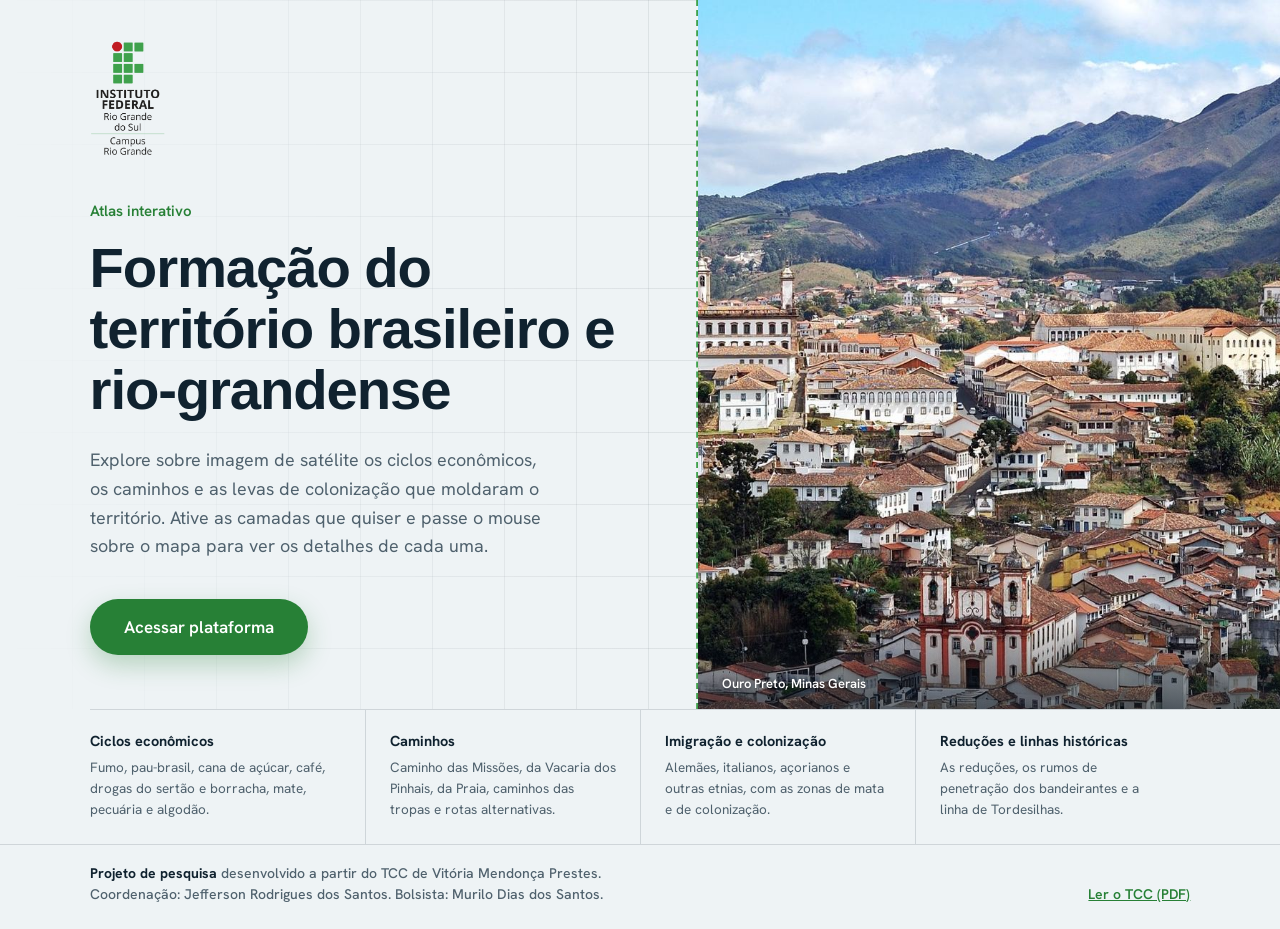
==== index.html @ 6890bed5 "Update index.html" ====
<!doctype html>
<html lang="pt-BR">
<head>
    <meta charset="utf-8">
    <meta name="viewport" content="width=device-width, initial-scale=1">
    <title>Atlas interativo da formação do território brasileiro e rio-grandense</title>
    <meta name="description" content="Atlas interativo com camadas históricas sobre imagem de satélite: ciclos econômicos, caminhos, imigração e colonização, reduções e Tordesilhas.">
    <link rel="preconnect" href="https://fonts.googleapis.com">
    <link rel="preconnect" href="https://fonts.gstatic.com" crossorigin>
    <link href="https://fonts.googleapis.com/css2?family=Hanken+Grotesk:wght@400;500;600;700&display=swap" rel="stylesheet">
    <style>
        :root {
            --ink: #10222f;
            --ink-2: #4f616d;
            --paper: #eef3f5;
            --hair: rgba(16, 34, 47, 0.14);
            --verde: #278036;
            --verde-escuro: #1d6a2b;
            --verde-logo: #3fa14c;
            --sans: 'Hanken Grotesk', system-ui, -apple-system, 'Segoe UI', Roboto, sans-serif;
            --titulo: Arial, 'Helvetica Neue', Helvetica, sans-serif;
        }
        * { box-sizing: border-box; }
        html, body { margin: 0; min-height: 100%; }
        body {
            display: grid;
            grid-template-rows: 1fr auto auto;
            min-height: 100vh;
            background: var(--paper);
            color: var(--ink);
            font-family: var(--sans);
            overflow-x: hidden;
        }

        /* ---------- Abertura: texto à esquerda, foto à direita ---------- */
        .hero {
            display: grid;
            grid-template-columns: minmax(0, 1.2fr) minmax(0, 1fr);
            min-height: 0;
        }
        .hero-texto { position: relative; display: flex; flex-direction: column; }

        /* Graticule que se dissolve para a esquerda */
        .grade {
            position: absolute;
            inset: 0;
            background-image:
                linear-gradient(rgba(16, 34, 47, 0.08) 1px, transparent 1px),
                linear-gradient(90deg, rgba(16, 34, 47, 0.08) 1px, transparent 1px);
            background-size: 72px 72px;
            -webkit-mask-image: linear-gradient(90deg, transparent 0%, #000 95%);
            mask-image: linear-gradient(90deg, transparent 0%, #000 95%);
            pointer-events: none;
        }
        /* Meridiano de Tordesilhas: a linha que separa o texto da paisagem */
        .meridiano {
            position: absolute;
            top: 0;
            bottom: 0;
            right: 0;
            width: 0;
            border-right: 2px dashed var(--verde-logo);
            z-index: 2;
            pointer-events: none;
            animation: tracar 1.6s ease-out both;
        }
        .meridiano span {
            position: absolute;
            top: 24%;
            right: 12px;
            writing-mode: vertical-rl;
            font: 600 13px/1 var(--sans);
            letter-spacing: 0.04em;
            color: var(--verde);
            white-space: nowrap;
        }
        @keyframes tracar {
            from { clip-path: inset(0 0 100% 0); }
            to { clip-path: inset(0 0 0 0); }
        }

        .topo { position: relative; padding: clamp(22px, 4.5vh, 40px) clamp(24px, 7vw, 112px) 0; }
        .logo { display: block; width: auto; height: clamp(88px, 13vh, 120px); }

        main {
            position: relative;
            display: flex;
            flex: 1;
            flex-direction: column;
            justify-content: center;
            padding: clamp(24px, 5vh, 56px) clamp(48px, 6vw, 96px) clamp(32px, 6vh, 64px) clamp(24px, 7vw, 112px);
        }
        .sub { margin: 0 0 18px; font: 600 15px/1.2 var(--sans); color: var(--verde); }
        h1 {
            margin: 0;
            font: 700 clamp(2.1rem, 4.4vw, 4rem)/1.08 var(--titulo);
            letter-spacing: -0.02em;
        }
        h1 .nb { white-space: nowrap; }
        .lead {
            max-width: 46ch;
            margin: 26px 0 0;
            font: 400 clamp(1.02rem, 1.4vw, 1.15rem)/1.6 var(--sans);
            color: var(--ink-2);
        }
        .cta {
            align-self: flex-start;
            margin-top: 38px;
            display: inline-flex;
            align-items: center;
            height: 56px;
            padding: 0 34px;
            border-radius: 999px;
            background: var(--verde);
            color: #fff;
            font: 600 17px/1 var(--sans);
            text-decoration: none;
            box-shadow: 0 10px 24px rgba(39, 128, 54, 0.28);
            transition: background-color .18s ease, box-shadow .18s ease;
        }
        .cta:hover { background: var(--verde-escuro); box-shadow: 0 12px 28px rgba(39, 128, 54, 0.36); }
        .cta:focus-visible { outline: 3px solid var(--ink); outline-offset: 3px; }

        /* Foto de Ouro Preto */
        .foto { position: relative; margin: 0; min-height: 320px; background: #cfd8dc; overflow: hidden; }
        .foto img {
            position: absolute;
            inset: 0;
            display: block;
            width: 100%;
            height: 100%;
            object-fit: cover;
            object-position: 45% 50%;
        }
        .foto::after {
            content: '';
            position: absolute;
            left: 0; right: 0; bottom: 0;
            height: 96px;
            background: linear-gradient(to top, rgba(8, 18, 28, 0.6), transparent);
        }
        .foto figcaption {
            position: absolute;
            left: 24px;
            bottom: 18px;
            z-index: 1;
            color: #fff;
            font: 600 13px/1.2 var(--sans);
            text-shadow: 0 1px 3px rgba(0, 0, 0, 0.5);
        }

        /* ---------- Temas ---------- */
        .temas {
            display: grid;
            grid-template-columns: repeat(4, 1fr);
            margin: 0 clamp(24px, 7vw, 112px);
            border-top: 1px solid var(--hair);
        }
        .temas div { padding: 22px 24px 24px 0; }
        .temas div + div { padding-left: 24px; border-left: 1px solid var(--hair); }
        .temas h2 { margin: 0 0 6px; font: 700 14.5px/1.3 var(--sans); }
        .temas p { margin: 0; font: 400 13.5px/1.55 var(--sans); color: var(--ink-2); }

        footer {
            display: flex;
            flex-wrap: wrap;
            align-items: flex-end;
            justify-content: space-between;
            gap: 10px 32px;
            padding: 18px clamp(24px, 7vw, 112px) 24px;
            border-top: 1px solid var(--hair);
            font: 500 14px/1.5 var(--sans);
            color: var(--ink-2);
        }
        footer p { margin: 0; }
        footer strong { color: var(--ink); font-weight: 700; }
        footer a { color: var(--verde); font-weight: 600; }
        footer .links { display: flex; flex-wrap: wrap; gap: 6px 24px; }

        @media (max-width: 900px) {
            .hero { grid-template-columns: 1fr; }
            .meridiano { display: none; }
            main { padding-right: clamp(24px, 7vw, 112px); }
            .foto { min-height: 0; height: clamp(220px, 50vw, 380px); }
            .temas { grid-template-columns: 1fr 1fr; }
            .temas div:nth-child(3) { padding-left: 0; border-left: none; }
            .temas div:nth-child(n+3) { border-top: 1px solid var(--hair); }
        }
        @media (max-width: 560px) {
            .temas { grid-template-columns: 1fr; }
            .temas div, .temas div + div { padding: 16px 0; border-left: none; }
            .temas div + div { border-top: 1px solid var(--hair); }
            .cta { width: 100%; justify-content: center; }
        }
        @media (prefers-reduced-motion: reduce) {
            .meridiano { animation: none; }
            .cta { transition: none; }
        }
    </style>
    <script src="config.js"></script>
</head>
<body>
    <div class="hero">
        <div class="hero-texto">
            <div class="grade" aria-hidden="true"></div>
            <div class="meridiano" aria-hidden="true"><span>Meridiano de Tordesilhas</span></div>

            <header class="topo">
                <img class="logo" src="logo-ifrs-rio-grande.png" width="499" height="778" alt="Instituto Federal Rio Grande do Sul, Campus Rio Grande">
            </header>

            <main>
                <p class="sub">Atlas interativo</p>
                <h1>Formação do território brasileiro e <span class="nb">rio-grandense</span></h1>
                <p class="lead">Explore sobre imagem de satélite os ciclos econômicos, os caminhos e as levas de colonização que moldaram o território. Ative as camadas que quiser e passe o mouse sobre o mapa para ver os detalhes de cada uma.</p>
                <a class="cta" href="mapa.html">Acessar plataforma</a>
            </main>
        </div>

        <figure class="foto">
            <img src="ouro-preto.jpg" width="1800" height="990" alt="Vista de Ouro Preto, em Minas Gerais, com igrejas e casarios coloniais nas encostas das montanhas">
            <figcaption>Ouro Preto, Minas Gerais</figcaption>
        </figure>
    </div>

    <section class="temas" aria-label="Temas do atlas">
        <div>
            <h2>Ciclos econômicos</h2>
            <p>Fumo, pau-brasil, cana de açúcar, café, drogas do sertão e borracha, mate, pecuária e algodão.</p>
        </div>
        <div>
            <h2>Caminhos</h2>
            <p>Caminho das Missões, da Vacaria dos Pinhais, da Praia, caminhos das tropas e rotas alternativas.</p>
        </div>
        <div>
            <h2>Imigração e colonização</h2>
            <p>Alemães, italianos, açorianos e outras etnias, com as zonas de mata e de colonização.</p>
        </div>
        <div>
            <h2>Reduções e linhas históricas</h2>
            <p>As reduções, os rumos de penetração dos bandeirantes e a linha de Tordesilhas.</p>
        </div>
    </section>

    <footer>
        <div class="creditos">
            <p><strong>Projeto de pesquisa</strong> desenvolvido a partir do TCC de Vitória Mendonça Prestes.</p>
            <p>Coordenação: Jefferson Rodrigues dos Santos. Bolsista: Murilo Dias dos Santos.</p>
        </div>
        <div class="links">
            <a href="https://raw.githubusercontent.com/ProfessorJeffersonSantos/ATLAS-INTERATIVO-DA-FORMACAO-DO-TERRITORIO-BRASILEIRO-E-RIO-GRANDENSE/main/Vit%C3%B3riaPrestesTCC_2025.pdf" target="_blank" rel="noopener">Ler o TCC (PDF)</a>
            <a id="link-feedback" target="_blank" rel="noopener" hidden>Enviar comentários</a>
        </div>
    </footer>
    <script>
        (function () {
            var url = (typeof FEEDBACK_URL === 'string') ? FEEDBACK_URL.trim() : '';
            if (!/^https?:\/\//i.test(url)) { return; }
            var a = document.getElementById('link-feedback');
            a.href = url;
            a.hidden = false;
        })();
    </script>
</body>
</html>
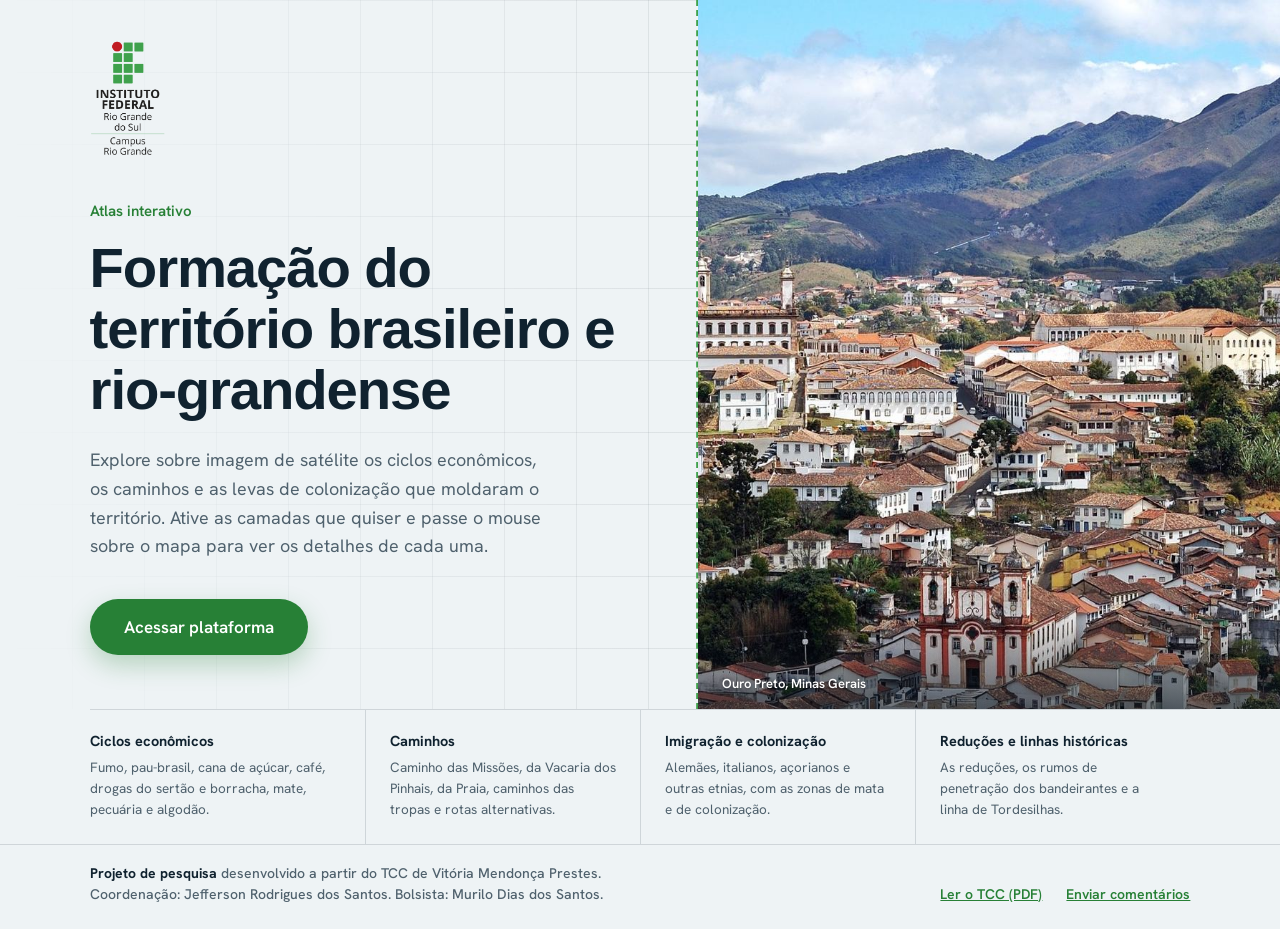
==== commit 1447d0d0: "Update index.html" ====
--- a/index.html
+++ b/index.html
@@ -3,7 +3,7 @@
 <head>
     <meta charset="utf-8">
     <meta name="viewport" content="width=device-width, initial-scale=1">
-    <title>Atlas interativo da formação do território brasileiro e rio-grandense</title>
+    <title>Atlas interativo da formação do território brasileiro</title>
     <meta name="description" content="Atlas interativo com camadas históricas sobre imagem de satélite: ciclos econômicos, caminhos, imigração e colonização, reduções e Tordesilhas.">
     <link rel="preconnect" href="https://fonts.googleapis.com">
     <link rel="preconnect" href="https://fonts.gstatic.com" crossorigin>
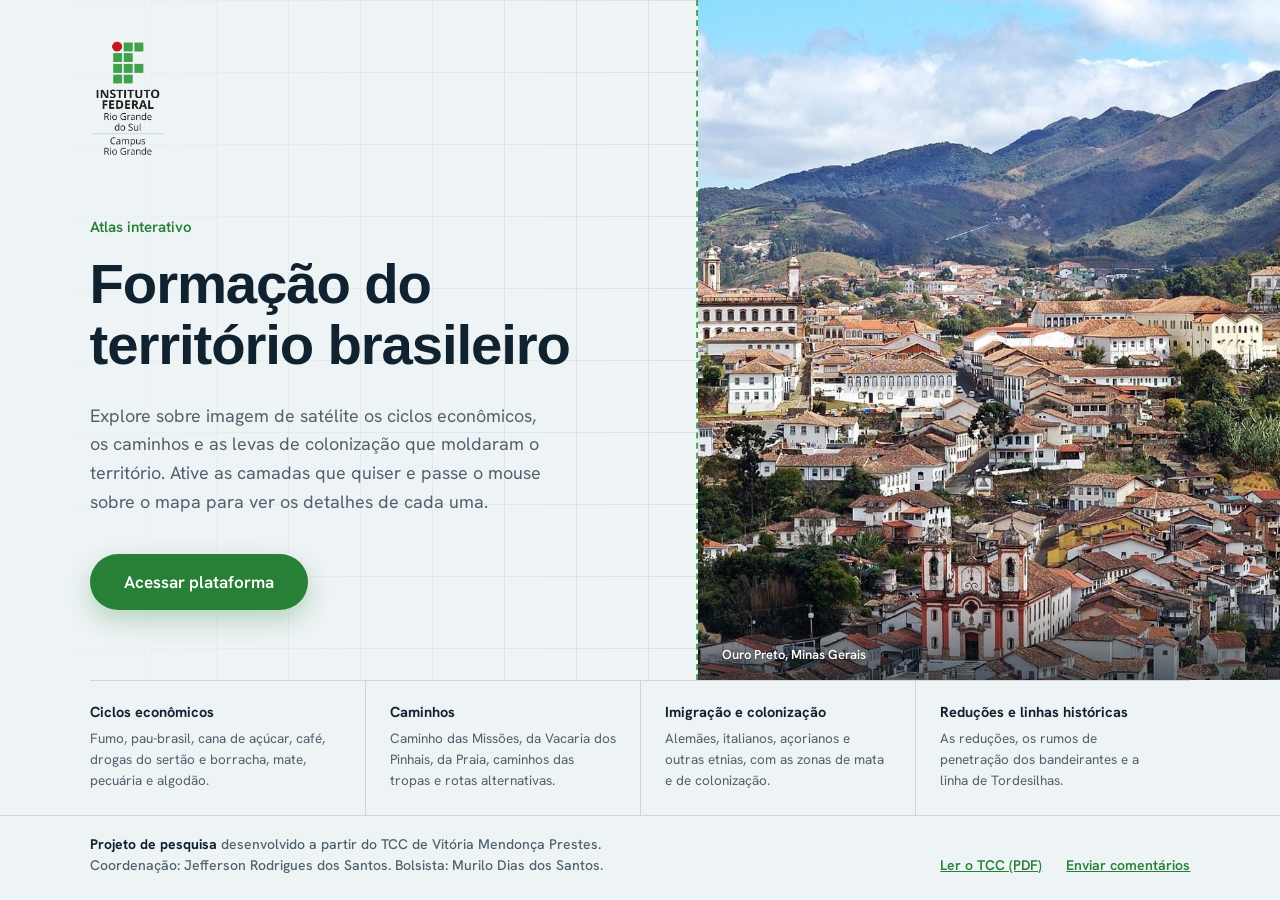
==== commit f4792850: "Update index.html" ====
--- a/index.html
+++ b/index.html
@@ -96,7 +96,6 @@
             font: 700 clamp(2.1rem, 4.4vw, 4rem)/1.08 var(--titulo);
             letter-spacing: -0.02em;
         }
-        h1 .nb { white-space: nowrap; }
         .lead {
             max-width: 46ch;
             margin: 26px 0 0;
@@ -211,7 +210,7 @@
 
             <main>
                 <p class="sub">Atlas interativo</p>
-                <h1>Formação do território brasileiro e <span class="nb">rio-grandense</span></h1>
+                <h1>Formação do território brasileiro</h1>
                 <p class="lead">Explore sobre imagem de satélite os ciclos econômicos, os caminhos e as levas de colonização que moldaram o território. Ative as camadas que quiser e passe o mouse sobre o mapa para ver os detalhes de cada uma.</p>
                 <a class="cta" href="mapa.html">Acessar plataforma</a>
             </main>
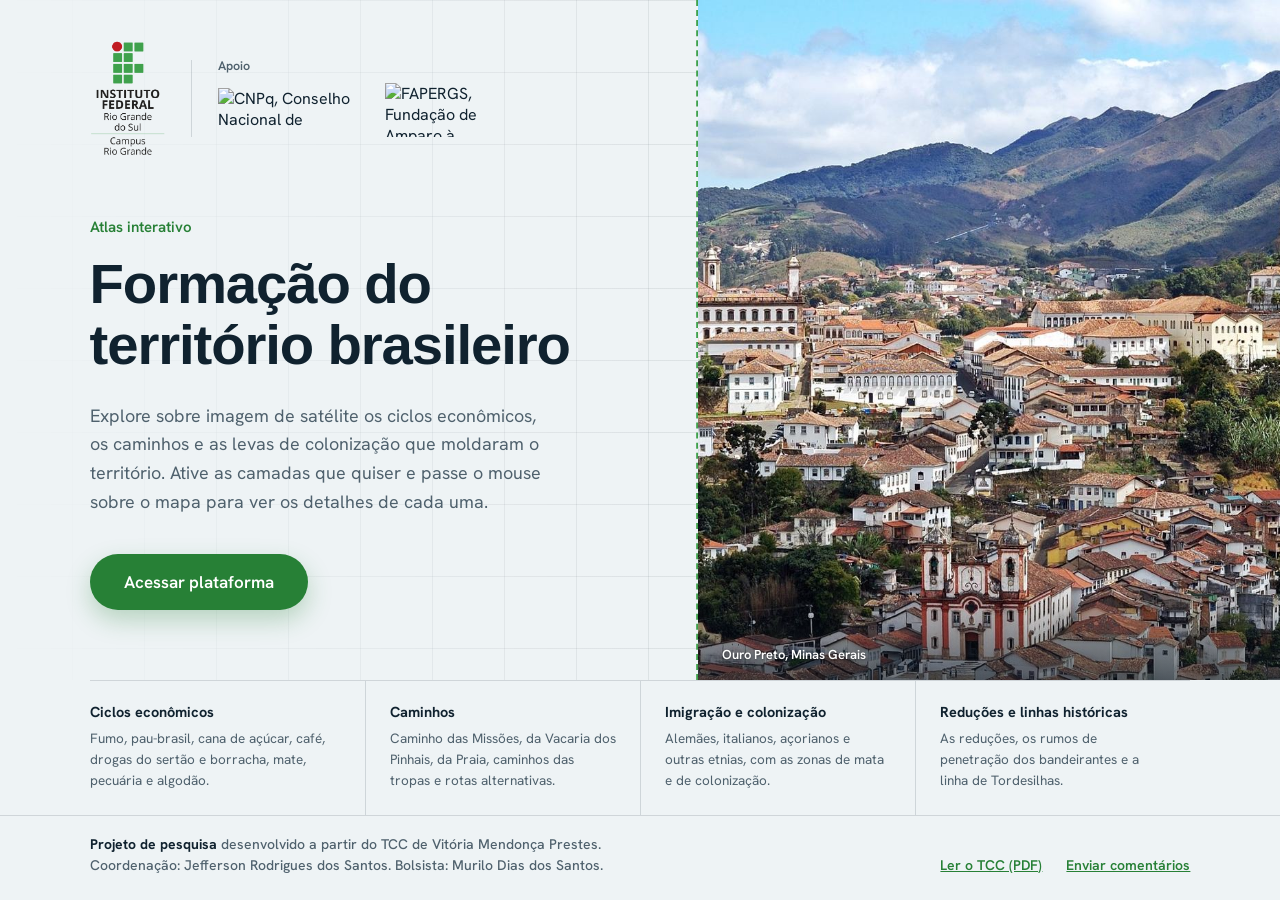
==== commit 2fcf317b: "Update index.html" ====
--- a/index.html
+++ b/index.html
@@ -79,7 +79,20 @@
             to { clip-path: inset(0 0 0 0); }
         }
 
-        .topo { position: relative; padding: clamp(22px, 4.5vh, 40px) clamp(24px, 7vw, 112px) 0; }
+        .topo {
+            position: relative;
+            display: flex;
+            flex-wrap: wrap;
+            align-items: center;
+            gap: 18px 26px;
+            padding: clamp(22px, 4.5vh, 40px) clamp(24px, 7vw, 112px) 0;
+        }
+        .apoio { display: flex; flex-direction: column; gap: 10px; padding-left: 26px; border-left: 1px solid var(--hair); }
+        .apoio p { margin: 0; font: 600 12.5px/1 var(--sans); color: var(--ink-2); }
+        .apoio div { display: flex; align-items: center; gap: 24px; }
+        .apoio img { display: block; width: auto; }
+        .apoio .cnpq { height: clamp(34px, 5vh, 44px); }
+        .apoio .fapergs { height: clamp(40px, 6vh, 54px); }
         .logo { display: block; width: auto; height: clamp(88px, 13vh, 120px); }
 
         main {
@@ -186,6 +199,10 @@
             .temas div:nth-child(n+3) { border-top: 1px solid var(--hair); }
         }
         @media (max-width: 560px) {
+            .apoio { padding-left: 16px; }
+            .apoio div { gap: 16px; }
+            .apoio .cnpq { height: 30px; }
+            .apoio .fapergs { height: 36px; }
             .temas { grid-template-columns: 1fr; }
             .temas div, .temas div + div { padding: 16px 0; border-left: none; }
             .temas div + div { border-top: 1px solid var(--hair); }
@@ -206,6 +223,13 @@
 
             <header class="topo">
                 <img class="logo" src="logo-ifrs-rio-grande.png" width="499" height="778" alt="Instituto Federal Rio Grande do Sul, Campus Rio Grande">
+                <div class="apoio">
+                    <p>Apoio</p>
+                    <div>
+                        <img class="cnpq" src="logo-cnpq.png" width="455" height="140" alt="CNPq, Conselho Nacional de Desenvolvimento Científico e Tecnológico">
+                        <img class="fapergs" src="logo-fapergs.png" width="368" height="200" alt="FAPERGS, Fundação de Amparo à Pesquisa do Estado do Rio Grande do Sul">
+                    </div>
+                </div>
             </header>
 
             <main>
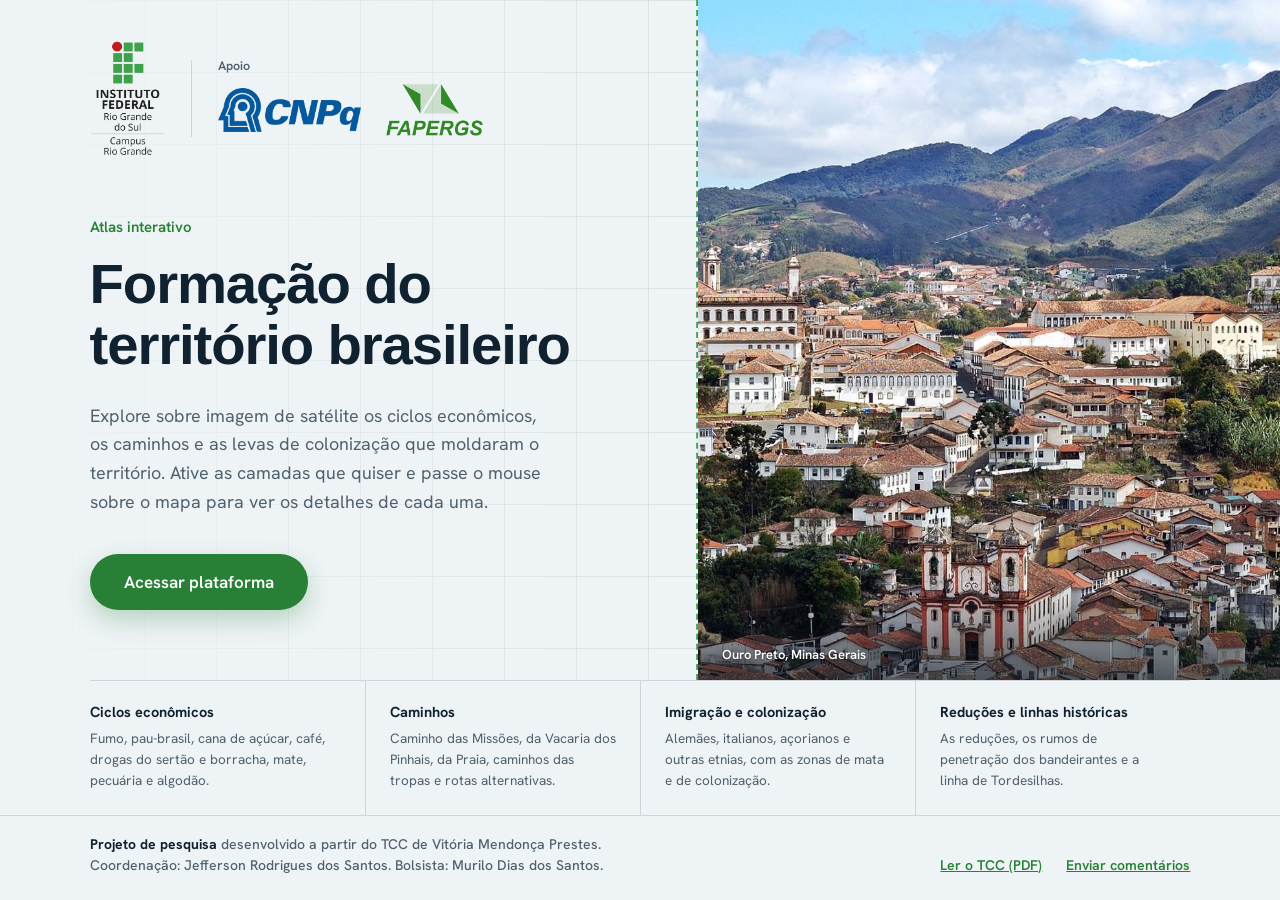
==== commit 9b7922a7: "Update index.html" ====
--- a/index.html
+++ b/index.html
@@ -143,7 +143,10 @@
             height: 100%;
             object-fit: cover;
             object-position: 45% 50%;
-        }
+            opacity: 0;
+            transition: opacity 1.2s ease;
+        }
+        .foto img.ativa { opacity: 1; }
         .foto::after {
             content: '';
             position: absolute;
@@ -155,11 +158,16 @@
             position: absolute;
             left: 24px;
             bottom: 18px;
-            z-index: 1;
+            z-index: 2;
+            max-width: calc(100% - 48px);
             color: #fff;
             font: 600 13px/1.2 var(--sans);
             text-shadow: 0 1px 3px rgba(0, 0, 0, 0.5);
-        }
+            transition: opacity .25s ease;
+        }
+        .foto figcaption.troca { opacity: 0; }
+        #gal-credito { display: block; margin-top: 4px; font-weight: 500; font-size: 11.5px; opacity: 0.9; }
+        #gal-credito:empty { display: none; }
 
         /* ---------- Temas ---------- */
         .temas {
@@ -210,6 +218,7 @@
         }
         @media (prefers-reduced-motion: reduce) {
             .meridiano { animation: none; }
+            .foto img, .foto figcaption { transition: none; }
             .cta { transition: none; }
         }
     </style>
@@ -240,9 +249,11 @@
             </main>
         </div>
 
-        <figure class="foto">
-            <img src="ouro-preto.jpg" width="1800" height="990" alt="Vista de Ouro Preto, em Minas Gerais, com igrejas e casarios coloniais nas encostas das montanhas">
-            <figcaption>Ouro Preto, Minas Gerais</figcaption>
+        <figure class="foto" id="galeria" role="group" aria-label="Fotos de cidades brasileiras">
+            <div id="slides">
+                <img class="ativa" src="ouro-preto.jpg" width="1800" height="990" alt="Vista de Ouro Preto, em Minas Gerais, com igrejas e casarios coloniais nas encostas das montanhas">
+            </div>
+            <figcaption id="gal-legenda"><span id="gal-local">Ouro Preto, Minas Gerais</span><span id="gal-credito"></span></figcaption>
         </figure>
     </div>
 
@@ -284,5 +295,84 @@
             a.hidden = false;
         })();
     </script>
+    <script>
+        // Fotos que se alternam na página inicial. Para trocar, acrescentar ou tirar uma foto, edite esta lista.
+        // Use "credito" para informar o autor da foto (aparece como "Foto: ..." sob o nome do lugar).
+        (function () {
+            var FOTOS = [
+                { src: 'ouro-preto.jpg', local: 'Ouro Preto, Minas Gerais', credito: '', pos: '45% 50%',
+                  alt: 'Vista de Ouro Preto, em Minas Gerais, com igrejas e casarios coloniais nas encostas das montanhas' },
+                { src: 'salvador.jpg', local: 'Pelourinho, Salvador, Bahia', credito: '', pos: '55% 50%',
+                  alt: 'Casarios coloniais coloridos e igreja no Pelourinho, em Salvador, na Bahia' },
+                { src: 'olinda-recife.jpg', local: 'Olinda e Recife, Pernambuco', credito: '', pos: '35% 50%',
+                  alt: 'Casarios coloniais e igrejas de Olinda, com o mar e os prédios do Recife ao fundo' },
+                { src: 'rio-de-janeiro.jpg', local: 'Rio de Janeiro, Rio de Janeiro', credito: '', pos: '50% 50%',
+                  alt: 'Vista aérea do Rio de Janeiro com o Cristo Redentor, a Baía de Guanabara e o Pão de Açúcar' },
+                { src: 'sao-paulo-torre.jpg', local: 'São Paulo, São Paulo', credito: '', pos: '60% 50%',
+                  alt: 'Torre com relógio de um edifício histórico de São Paulo e estátua de bronze em primeiro plano' },
+                { src: 'sao-paulo-centro.jpg', local: 'Centro de São Paulo, São Paulo', credito: '', pos: '48% 50%',
+                  alt: 'Rua do centro de São Paulo, com prédios históricos e um arranha-céu ao fundo' },
+                { src: 'manaus.jpg', local: 'Praça de São Sebastião, Manaus, Amazonas', credito: '', pos: '25% 50%',
+                  alt: 'Praça de São Sebastião, em Manaus, com a igreja e casarões históricos' }
+            ];
+            var INTERVALO = 6500;                                   // tempo de cada foto, em milissegundos
+            var area = document.getElementById('slides');
+            var legenda = document.getElementById('gal-legenda');
+            var local = document.getElementById('gal-local');
+            var credito = document.getElementById('gal-credito');
+            var fig = document.getElementById('galeria');
+            var reduz = window.matchMedia('(prefers-reduced-motion: reduce)').matches;   // quem pede menos movimento fica com a primeira foto
+            var imgs = [area.querySelector('img')];
+            var atual = 0, timer = null, sobFoto = false;
+            imgs[0].setAttribute('aria-hidden', 'false');
+
+            function carregada(im) { return im && im.complete && im.naturalWidth > 0; }
+            function proxima() {
+                for (var k = 1; k < FOTOS.length; k++) {
+                    var j = (atual + k) % FOTOS.length;
+                    if (!carregada(imgs[j])) { continue; }
+                    imgs[atual].classList.remove('ativa');
+                    imgs[atual].setAttribute('aria-hidden', 'true');
+                    imgs[j].classList.add('ativa');
+                    imgs[j].setAttribute('aria-hidden', 'false');
+                    atual = j;
+                    legenda.classList.add('troca');
+                    setTimeout(function () {
+                        local.textContent = FOTOS[atual].local;
+                        credito.textContent = FOTOS[atual].credito ? 'Foto: ' + FOTOS[atual].credito : '';
+                        legenda.classList.remove('troca');
+                    }, 250);
+                    return;
+                }
+            }
+            function atualizarTimer() {
+                clearInterval(timer);
+                timer = null;
+                if (!reduz && !sobFoto && !document.hidden && imgs.length > 1) { timer = setInterval(proxima, INTERVALO); }
+            }
+            // A troca para enquanto o mouse está sobre a foto e quando a aba do navegador fica em segundo plano
+            fig.addEventListener('mouseenter', function () { sobFoto = true; atualizarTimer(); });
+            fig.addEventListener('mouseleave', function () { sobFoto = false; atualizarTimer(); });
+            document.addEventListener('visibilitychange', atualizarTimer);
+
+            // As outras fotos só são baixadas depois que a página terminou de carregar
+            function carregarRestantes() {
+                FOTOS.forEach(function (f, i) {
+                    if (i === 0) { return; }
+                    var im = new Image();
+                    im.className = 'slide';
+                    im.alt = f.alt;
+                    im.decoding = 'async';
+                    im.style.objectPosition = f.pos;
+                    im.setAttribute('aria-hidden', 'true');
+                    im.src = f.src;
+                    area.appendChild(im);
+                    imgs[i] = im;
+                });
+                atualizarTimer();
+            }
+            if (document.readyState === 'complete') { carregarRestantes(); } else { window.addEventListener('load', carregarRestantes); }
+        })();
+    </script>
 </body>
 </html>
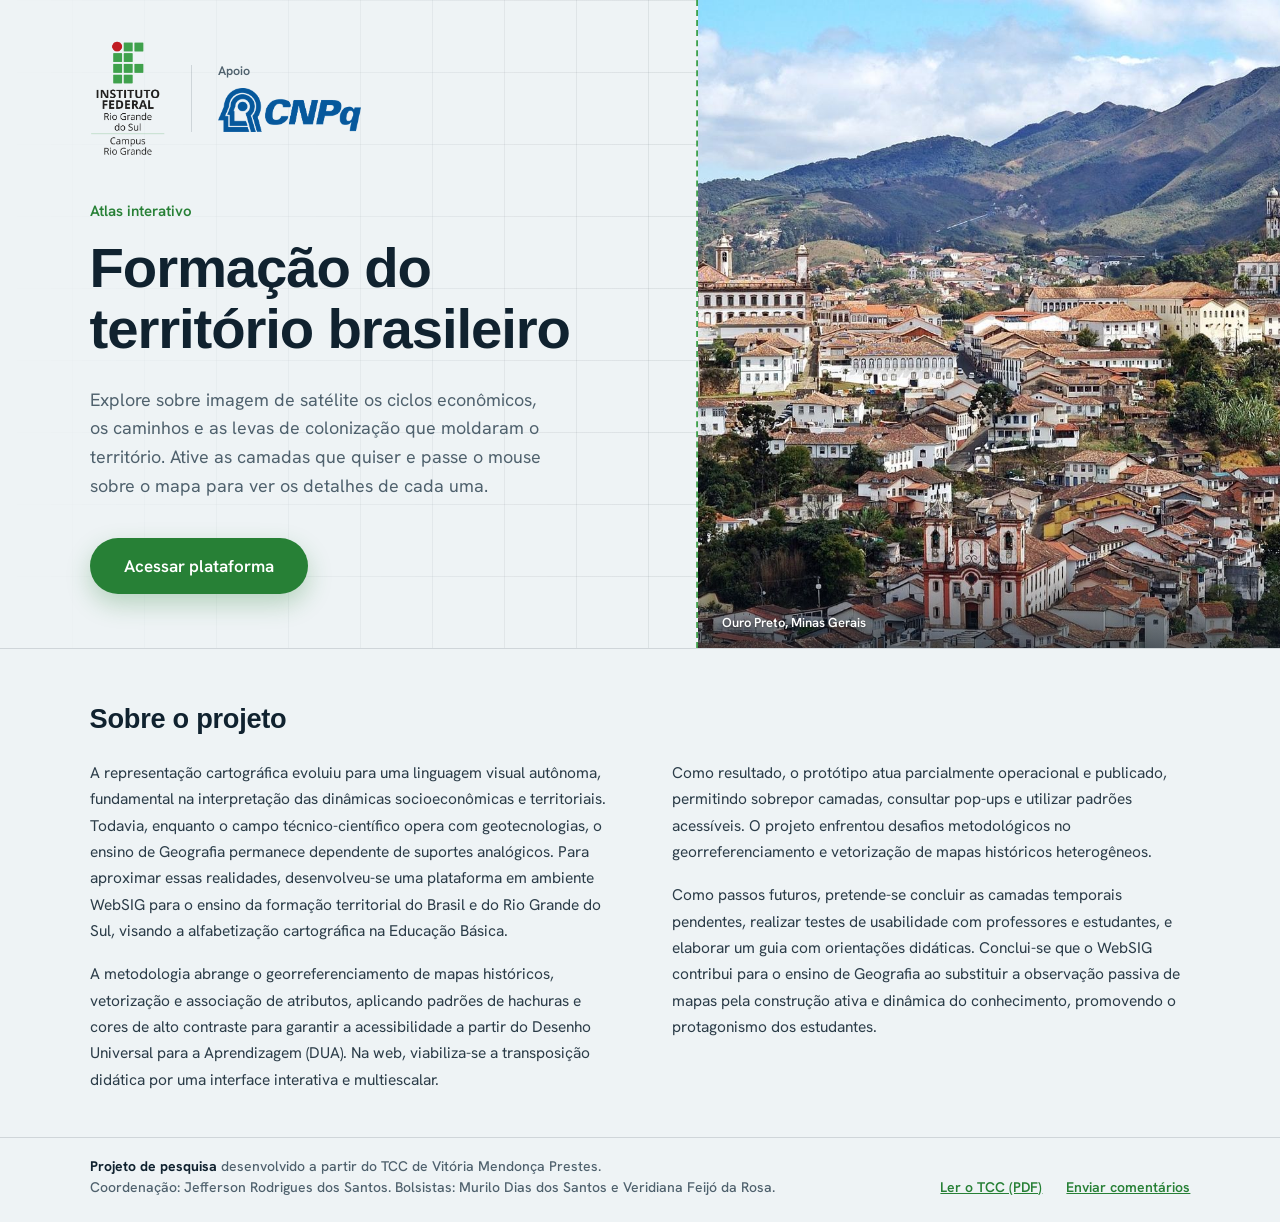
==== commit fb8e0955: "Update index.html" ====
--- a/index.html
+++ b/index.html
@@ -92,7 +92,6 @@
         .apoio div { display: flex; align-items: center; gap: 24px; }
         .apoio img { display: block; width: auto; }
         .apoio .cnpq { height: clamp(34px, 5vh, 44px); }
-        .apoio .fapergs { height: clamp(40px, 6vh, 54px); }
         .logo { display: block; width: auto; height: clamp(88px, 13vh, 120px); }
 
         main {
@@ -170,16 +169,18 @@
         #gal-credito:empty { display: none; }
 
         /* ---------- Temas ---------- */
-        .temas {
+        .sobre {
+            padding: clamp(36px, 6vh, 64px) clamp(24px, 7vw, 112px) clamp(20px, 3vh, 36px);
+            border-top: 1px solid var(--hair);
+        }
+        .sobre h2 { margin: 0 0 24px; font: 700 clamp(1.3rem, 2.2vw, 1.7rem)/1.2 var(--titulo); letter-spacing: -0.01em; }
+        .sobre-texto {
             display: grid;
-            grid-template-columns: repeat(4, 1fr);
-            margin: 0 clamp(24px, 7vw, 112px);
-            border-top: 1px solid var(--hair);
-        }
-        .temas div { padding: 22px 24px 24px 0; }
-        .temas div + div { padding-left: 24px; border-left: 1px solid var(--hair); }
-        .temas h2 { margin: 0 0 6px; font: 700 14.5px/1.3 var(--sans); }
-        .temas p { margin: 0; font: 400 13.5px/1.55 var(--sans); color: var(--ink-2); }
+            grid-template-columns: 1fr 1fr;
+            gap: 0 clamp(32px, 5vw, 72px);
+            max-width: 1180px;
+        }
+        .sobre-texto p { margin: 0 0 1.1em; max-width: 64ch; font: 400 15.5px/1.7 var(--sans); color: #2b3c48; }
 
         footer {
             display: flex;
@@ -198,22 +199,16 @@
         footer .links { display: flex; flex-wrap: wrap; gap: 6px 24px; }
 
         @media (max-width: 900px) {
+            .sobre-texto { grid-template-columns: 1fr; }
             .hero { grid-template-columns: 1fr; }
             .meridiano { display: none; }
             main { padding-right: clamp(24px, 7vw, 112px); }
             .foto { min-height: 0; height: clamp(220px, 50vw, 380px); }
-            .temas { grid-template-columns: 1fr 1fr; }
-            .temas div:nth-child(3) { padding-left: 0; border-left: none; }
-            .temas div:nth-child(n+3) { border-top: 1px solid var(--hair); }
         }
         @media (max-width: 560px) {
             .apoio { padding-left: 16px; }
             .apoio div { gap: 16px; }
             .apoio .cnpq { height: 30px; }
-            .apoio .fapergs { height: 36px; }
-            .temas { grid-template-columns: 1fr; }
-            .temas div, .temas div + div { padding: 16px 0; border-left: none; }
-            .temas div + div { border-top: 1px solid var(--hair); }
             .cta { width: 100%; justify-content: center; }
         }
         @media (prefers-reduced-motion: reduce) {
@@ -236,7 +231,6 @@
                     <p>Apoio</p>
                     <div>
                         <img class="cnpq" src="logo-cnpq.png" width="455" height="140" alt="CNPq, Conselho Nacional de Desenvolvimento Científico e Tecnológico">
-                        <img class="fapergs" src="logo-fapergs.png" width="368" height="200" alt="FAPERGS, Fundação de Amparo à Pesquisa do Estado do Rio Grande do Sul">
                     </div>
                 </div>
             </header>
@@ -257,29 +251,24 @@
         </figure>
     </div>
 
-    <section class="temas" aria-label="Temas do atlas">
-        <div>
-            <h2>Ciclos econômicos</h2>
-            <p>Fumo, pau-brasil, cana de açúcar, café, drogas do sertão e borracha, mate, pecuária e algodão.</p>
-        </div>
-        <div>
-            <h2>Caminhos</h2>
-            <p>Caminho das Missões, da Vacaria dos Pinhais, da Praia, caminhos das tropas e rotas alternativas.</p>
-        </div>
-        <div>
-            <h2>Imigração e colonização</h2>
-            <p>Alemães, italianos, açorianos e outras etnias, com as zonas de mata e de colonização.</p>
-        </div>
-        <div>
-            <h2>Reduções e linhas históricas</h2>
-            <p>As reduções, os rumos de penetração dos bandeirantes e a linha de Tordesilhas.</p>
+    <section class="sobre" aria-labelledby="sobre-titulo">
+        <h2 id="sobre-titulo">Sobre o projeto</h2>
+        <div class="sobre-texto">
+            <div>
+                <p>A representação cartográfica evoluiu para uma linguagem visual autônoma, fundamental na interpretação das dinâmicas socioeconômicas e territoriais. Todavia, enquanto o campo técnico-científico opera com geotecnologias, o ensino de Geografia permanece dependente de suportes analógicos. Para aproximar essas realidades, desenvolveu-se uma plataforma em ambiente WebSIG para o ensino da formação territorial do Brasil e do Rio Grande do Sul, visando a alfabetização cartográfica na Educação Básica.</p>
+                <p>A metodologia abrange o georreferenciamento de mapas históricos, vetorização e associação de atributos, aplicando padrões de hachuras e cores de alto contraste para garantir a acessibilidade a partir do Desenho Universal para a Aprendizagem (DUA). Na web, viabiliza-se a transposição didática por uma interface interativa e multiescalar.</p>
+            </div>
+            <div>
+                <p>Como resultado, o protótipo atua parcialmente operacional e publicado, permitindo sobrepor camadas, consultar pop-ups e utilizar padrões acessíveis. O projeto enfrentou desafios metodológicos no georreferenciamento e vetorização de mapas históricos heterogêneos.</p>
+                <p>Como passos futuros, pretende-se concluir as camadas temporais pendentes, realizar testes de usabilidade com professores e estudantes, e elaborar um guia com orientações didáticas. Conclui-se que o WebSIG contribui para o ensino de Geografia ao substituir a observação passiva de mapas pela construção ativa e dinâmica do conhecimento, promovendo o protagonismo dos estudantes.</p>
+            </div>
         </div>
     </section>
 
     <footer>
         <div class="creditos">
             <p><strong>Projeto de pesquisa</strong> desenvolvido a partir do TCC de Vitória Mendonça Prestes.</p>
-            <p>Coordenação: Jefferson Rodrigues dos Santos. Bolsista: Murilo Dias dos Santos.</p>
+            <p>Coordenação: Jefferson Rodrigues dos Santos. Bolsistas: Murilo Dias dos Santos e Veridiana Feijó da Rosa.</p>
         </div>
         <div class="links">
             <a href="https://raw.githubusercontent.com/ProfessorJeffersonSantos/ATLAS-INTERATIVO-DA-FORMACAO-DO-TERRITORIO-BRASILEIRO-E-RIO-GRANDENSE/main/Vit%C3%B3riaPrestesTCC_2025.pdf" target="_blank" rel="noopener">Ler o TCC (PDF)</a>
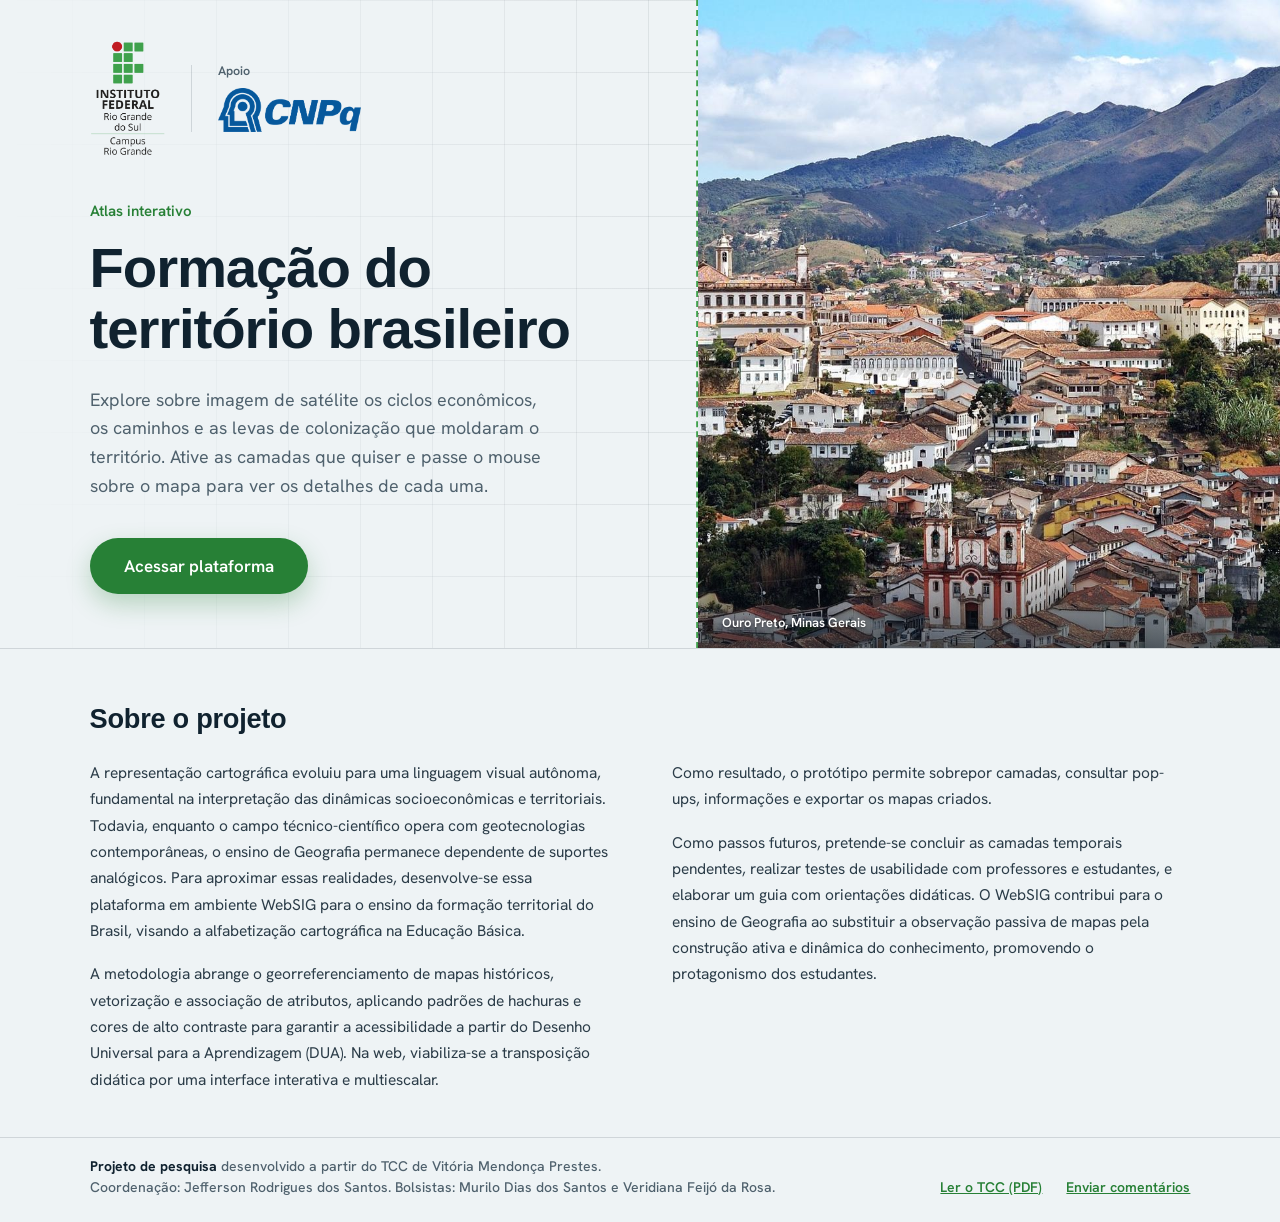
==== commit 0a771c47: "Update index.html" ====
--- a/index.html
+++ b/index.html
@@ -255,12 +255,12 @@
         <h2 id="sobre-titulo">Sobre o projeto</h2>
         <div class="sobre-texto">
             <div>
-                <p>A representação cartográfica evoluiu para uma linguagem visual autônoma, fundamental na interpretação das dinâmicas socioeconômicas e territoriais. Todavia, enquanto o campo técnico-científico opera com geotecnologias, o ensino de Geografia permanece dependente de suportes analógicos. Para aproximar essas realidades, desenvolveu-se uma plataforma em ambiente WebSIG para o ensino da formação territorial do Brasil e do Rio Grande do Sul, visando a alfabetização cartográfica na Educação Básica.</p>
+                <p>A representação cartográfica evoluiu para uma linguagem visual autônoma, fundamental na interpretação das dinâmicas socioeconômicas e territoriais. Todavia, enquanto o campo técnico-científico opera com geotecnologias contemporâneas, o ensino de Geografia permanece dependente de suportes analógicos. Para aproximar essas realidades, desenvolve-se essa plataforma em ambiente WebSIG para o ensino da formação territorial do Brasil, visando a alfabetização cartográfica na Educação Básica.</p>
                 <p>A metodologia abrange o georreferenciamento de mapas históricos, vetorização e associação de atributos, aplicando padrões de hachuras e cores de alto contraste para garantir a acessibilidade a partir do Desenho Universal para a Aprendizagem (DUA). Na web, viabiliza-se a transposição didática por uma interface interativa e multiescalar.</p>
             </div>
             <div>
-                <p>Como resultado, o protótipo atua parcialmente operacional e publicado, permitindo sobrepor camadas, consultar pop-ups e utilizar padrões acessíveis. O projeto enfrentou desafios metodológicos no georreferenciamento e vetorização de mapas históricos heterogêneos.</p>
-                <p>Como passos futuros, pretende-se concluir as camadas temporais pendentes, realizar testes de usabilidade com professores e estudantes, e elaborar um guia com orientações didáticas. Conclui-se que o WebSIG contribui para o ensino de Geografia ao substituir a observação passiva de mapas pela construção ativa e dinâmica do conhecimento, promovendo o protagonismo dos estudantes.</p>
+                <p>Como resultado, o protótipo permite sobrepor camadas, consultar pop-ups, informações e exportar os mapas criados.</p>
+                <p>Como passos futuros, pretende-se concluir as camadas temporais pendentes, realizar testes de usabilidade com professores e estudantes, e elaborar um guia com orientações didáticas. O WebSIG contribui para o ensino de Geografia ao substituir a observação passiva de mapas pela construção ativa e dinâmica do conhecimento, promovendo o protagonismo dos estudantes.</p>
             </div>
         </div>
     </section>
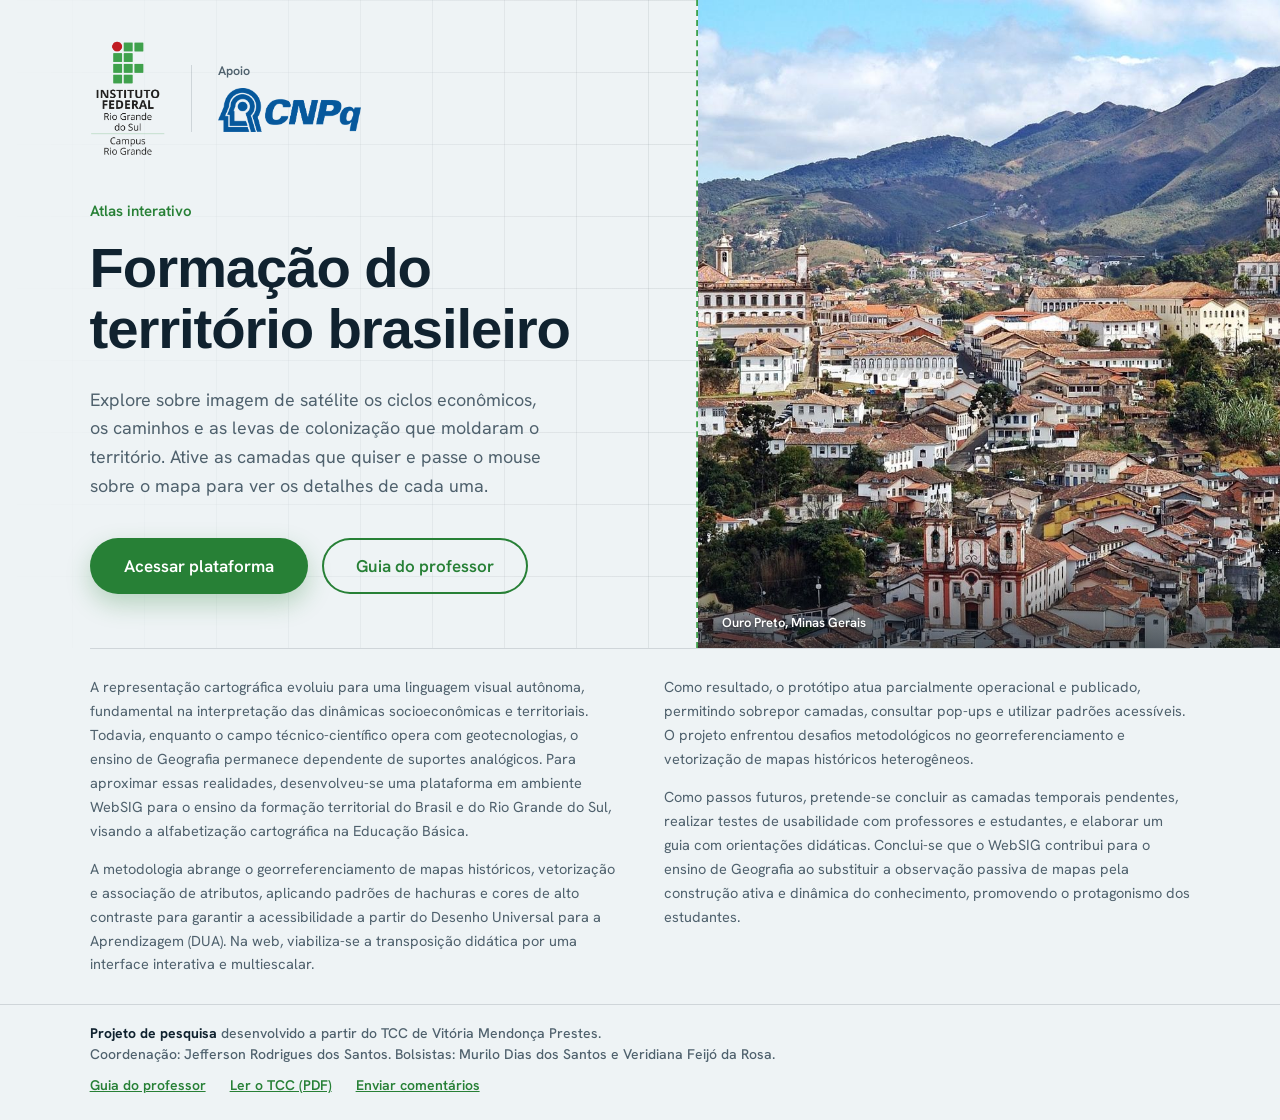
==== commit 0116e22a: "Update index.html" ====
--- a/index.html
+++ b/index.html
@@ -131,6 +131,10 @@
         }
         .cta:hover { background: var(--verde-escuro); box-shadow: 0 12px 28px rgba(39, 128, 54, 0.36); }
         .cta:focus-visible { outline: 3px solid var(--ink); outline-offset: 3px; }
+        .acoes { display: flex; flex-wrap: wrap; align-items: center; gap: 14px; margin-top: 38px; }
+        .acoes .cta { margin-top: 0; }
+        .cta.sec { background: transparent; color: var(--verde); box-shadow: inset 0 0 0 2px var(--verde); }
+        .cta.sec:hover { background: rgba(39, 128, 54, 0.1); box-shadow: inset 0 0 0 2px var(--verde-escuro); color: var(--verde-escuro); }
 
         /* Foto de Ouro Preto */
         .foto { position: relative; margin: 0; min-height: 320px; background: #cfd8dc; overflow: hidden; }
@@ -168,19 +172,22 @@
         #gal-credito { display: block; margin-top: 4px; font-weight: 500; font-size: 11.5px; opacity: 0.9; }
         #gal-credito:empty { display: none; }
 
-        /* ---------- Temas ---------- */
-        .sobre {
-            padding: clamp(36px, 6vh, 64px) clamp(24px, 7vw, 112px) clamp(20px, 3vh, 36px);
+        /* ---------- Texto explicativo ---------- */
+        .resumo {
+            margin: 0 clamp(24px, 7vw, 112px);
+            padding: 26px 0 28px;
             border-top: 1px solid var(--hair);
-        }
-        .sobre h2 { margin: 0 0 24px; font: 700 clamp(1.3rem, 2.2vw, 1.7rem)/1.2 var(--titulo); letter-spacing: -0.01em; }
-        .sobre-texto {
-            display: grid;
-            grid-template-columns: 1fr 1fr;
-            gap: 0 clamp(32px, 5vw, 72px);
-            max-width: 1180px;
-        }
-        .sobre-texto p { margin: 0 0 1.1em; max-width: 64ch; font: 400 15.5px/1.7 var(--sans); color: #2b3c48; }
+            column-count: 2;
+            column-gap: 48px;
+        }
+        .resumo p {
+            margin: 0 0 14px;
+            font: 400 14.5px/1.65 var(--sans);
+            color: var(--ink-2);
+            text-align: left;
+            break-inside: avoid-column;
+        }
+        .resumo p:last-child { margin-bottom: 0; }
 
         footer {
             display: flex;
@@ -199,16 +206,17 @@
         footer .links { display: flex; flex-wrap: wrap; gap: 6px 24px; }
 
         @media (max-width: 900px) {
-            .sobre-texto { grid-template-columns: 1fr; }
             .hero { grid-template-columns: 1fr; }
             .meridiano { display: none; }
             main { padding-right: clamp(24px, 7vw, 112px); }
             .foto { min-height: 0; height: clamp(220px, 50vw, 380px); }
+            .resumo { column-count: 1; }
         }
         @media (max-width: 560px) {
             .apoio { padding-left: 16px; }
             .apoio div { gap: 16px; }
             .apoio .cnpq { height: 30px; }
+            .acoes { flex-direction: column; align-items: stretch; }
             .cta { width: 100%; justify-content: center; }
         }
         @media (prefers-reduced-motion: reduce) {
@@ -239,7 +247,10 @@
                 <p class="sub">Atlas interativo</p>
                 <h1>Formação do território brasileiro</h1>
                 <p class="lead">Explore sobre imagem de satélite os ciclos econômicos, os caminhos e as levas de colonização que moldaram o território. Ative as camadas que quiser e passe o mouse sobre o mapa para ver os detalhes de cada uma.</p>
-                <a class="cta" href="mapa.html">Acessar plataforma</a>
+                <div class="acoes">
+                    <a class="cta" href="mapa.html">Acessar plataforma</a>
+                    <a class="cta sec" href="guia-professor.html">Guia do professor</a>
+                </div>
             </main>
         </div>
 
@@ -251,18 +262,11 @@
         </figure>
     </div>
 
-    <section class="sobre" aria-labelledby="sobre-titulo">
-        <h2 id="sobre-titulo">Sobre o projeto</h2>
-        <div class="sobre-texto">
-            <div>
-                <p>A representação cartográfica evoluiu para uma linguagem visual autônoma, fundamental na interpretação das dinâmicas socioeconômicas e territoriais. Todavia, enquanto o campo técnico-científico opera com geotecnologias contemporâneas, o ensino de Geografia permanece dependente de suportes analógicos. Para aproximar essas realidades, desenvolve-se essa plataforma em ambiente WebSIG para o ensino da formação territorial do Brasil, visando a alfabetização cartográfica na Educação Básica.</p>
-                <p>A metodologia abrange o georreferenciamento de mapas históricos, vetorização e associação de atributos, aplicando padrões de hachuras e cores de alto contraste para garantir a acessibilidade a partir do Desenho Universal para a Aprendizagem (DUA). Na web, viabiliza-se a transposição didática por uma interface interativa e multiescalar.</p>
-            </div>
-            <div>
-                <p>Como resultado, o protótipo permite sobrepor camadas, consultar pop-ups, informações e exportar os mapas criados.</p>
-                <p>Como passos futuros, pretende-se concluir as camadas temporais pendentes, realizar testes de usabilidade com professores e estudantes, e elaborar um guia com orientações didáticas. O WebSIG contribui para o ensino de Geografia ao substituir a observação passiva de mapas pela construção ativa e dinâmica do conhecimento, promovendo o protagonismo dos estudantes.</p>
-            </div>
-        </div>
+    <section class="resumo" aria-label="Sobre o projeto">
+        <p>A representação cartográfica evoluiu para uma linguagem visual autônoma, fundamental na interpretação das dinâmicas socioeconômicas e territoriais. Todavia, enquanto o campo técnico-científico opera com geotecnologias, o ensino de Geografia permanece dependente de suportes analógicos. Para aproximar essas realidades, desenvolveu-se uma plataforma em ambiente WebSIG para o ensino da formação territorial do Brasil e do Rio Grande do Sul, visando a alfabetização cartográfica na Educação Básica.</p>
+        <p>A metodologia abrange o georreferenciamento de mapas históricos, vetorização e associação de atributos, aplicando padrões de hachuras e cores de alto contraste para garantir a acessibilidade a partir do Desenho Universal para a Aprendizagem (DUA). Na web, viabiliza-se a transposição didática por uma interface interativa e multiescalar.</p>
+        <p>Como resultado, o protótipo atua parcialmente operacional e publicado, permitindo sobrepor camadas, consultar pop-ups e utilizar padrões acessíveis. O projeto enfrentou desafios metodológicos no georreferenciamento e vetorização de mapas históricos heterogêneos.</p>
+        <p>Como passos futuros, pretende-se concluir as camadas temporais pendentes, realizar testes de usabilidade com professores e estudantes, e elaborar um guia com orientações didáticas. Conclui-se que o WebSIG contribui para o ensino de Geografia ao substituir a observação passiva de mapas pela construção ativa e dinâmica do conhecimento, promovendo o protagonismo dos estudantes.</p>
     </section>
 
     <footer>
@@ -271,6 +275,7 @@
             <p>Coordenação: Jefferson Rodrigues dos Santos. Bolsistas: Murilo Dias dos Santos e Veridiana Feijó da Rosa.</p>
         </div>
         <div class="links">
+            <a href="guia-professor.html">Guia do professor</a>
             <a href="https://raw.githubusercontent.com/ProfessorJeffersonSantos/ATLAS-INTERATIVO-DA-FORMACAO-DO-TERRITORIO-BRASILEIRO-E-RIO-GRANDENSE/main/Vit%C3%B3riaPrestesTCC_2025.pdf" target="_blank" rel="noopener">Ler o TCC (PDF)</a>
             <a id="link-feedback" target="_blank" rel="noopener" hidden>Enviar comentários</a>
         </div>
